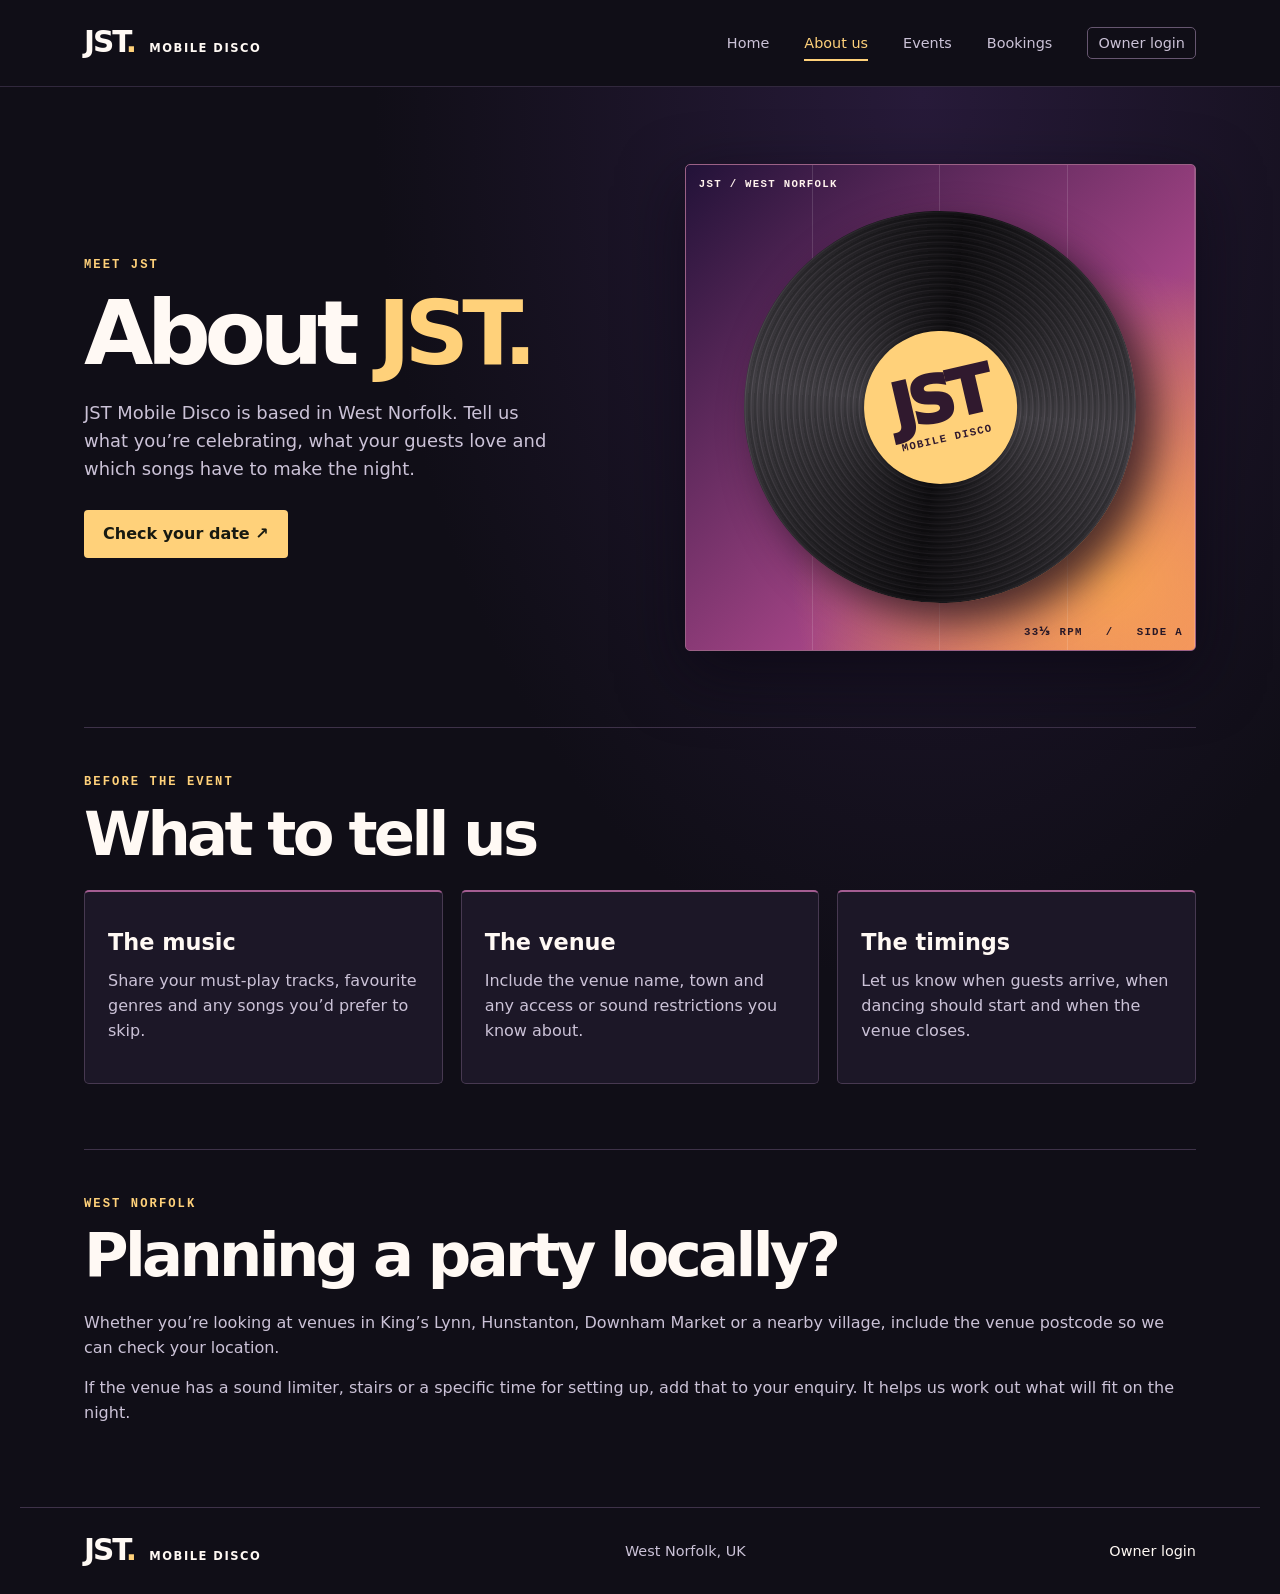
==== about.html @ ba934318 "Add files via upload" ====
<!doctype html><html lang="en-GB"><head><meta charset="utf-8"><meta name="viewport" content="width=device-width, initial-scale=1"><meta name="description" content="JST Mobile Disco, based in West Norfolk. Explore events and prepare a booking enquiry."><title>About us | JST Mobile Disco</title><link rel="stylesheet" href="style.css"></head><body><header><div class="bar"><a class="logo" href="index.html"><b>JST<span>.</span></b> MOBILE DISCO</a><nav aria-label="Main navigation"><a href="index.html">Home</a><a href="about.html" aria-current="page">About us</a><a href="events.html">Events</a><a href="contact.html">Bookings</a><a href="/login">Owner login</a></nav></div></header><main><section class="hero"><div><p class="tag">Meet JST</p><h1>About <em>JST.</em></h1><p class="intro">JST Mobile Disco is based in West Norfolk. Tell us what you’re celebrating, what your guests love and which songs have to make the night.</p><div class="actions"><a class="button" href="contact.html">Check your date ↗</a></div></div><div class="art" aria-hidden="true"><div class="record"><div class="label">JST<span>MOBILE DISCO</span></div></div><span class="sleeve">JST / WEST NORFOLK</span><span class="side">33⅓ RPM &nbsp; / &nbsp; SIDE A</span></div></section><section class="below"><p class="tag">BEFORE THE EVENT</p><h2>What to tell us</h2><div class="cards"><article><h3>The music</h3><p>Share your must-play tracks, favourite genres and any songs you’d prefer to skip.</p></article><article><h3>The venue</h3><p>Include the venue name, town and any access or sound restrictions you know about.</p></article><article><h3>The timings</h3><p>Let us know when guests arrive, when dancing should start and when the venue closes.</p></article></div></section><section class="below"><p class="tag">WEST NORFOLK</p><h2>Planning a party locally?</h2><p>Whether you’re looking at venues in King’s Lynn, Hunstanton, Downham Market or a nearby village, include the venue postcode so we can check your location.</p><p>If the venue has a sound limiter, stairs or a specific time for setting up, add that to your enquiry. It helps us work out what will fit on the night.</p></section></main><footer><a class="logo" href="index.html"><b>JST<span>.</span></b> MOBILE DISCO</a><span>West Norfolk, UK</span><a href="/login">Owner login</a></footer></body></html>
---- style.css ----
:root{color-scheme:dark;--ink:#161416;--paper:#f8f1e6;--acid:#e5fa76;--muted:#c7bfc2}*{box-sizing:border-box}body{margin:0;background:var(--ink);color:var(--paper);font:16px/1.55 system-ui,sans-serif}header{border-bottom:1px solid #393238}.bar,main,footer{max-width:1240px;margin:auto;padding-inline:clamp(22px,5vw,66px)}.bar,footer{display:flex;align-items:center;justify-content:space-between;gap:18px;padding-block:20px}.logo{white-space:nowrap;font-size:.72rem;letter-spacing:.13em;font-weight:750}.logo b{font-size:1.5rem;letter-spacing:-.07em;margin-right:.3em}.logo span,.tag,article span{color:var(--acid)}a{color:inherit;text-decoration:none}nav{display:flex;gap:clamp(12px,3vw,35px);flex-wrap:wrap}nav a{font-size:.9rem;color:var(--muted)}nav a[aria-current],nav a:hover,a:hover{color:var(--acid)}:focus-visible{outline:2px solid var(--acid);outline-offset:5px}.hero{display:grid;grid-template-columns:1.05fr 1fr;gap:5%;align-items:center;padding-block:clamp(42px,7vw,100px)}.tag{font:700 .76rem/1.5 ui-monospace,monospace;letter-spacing:.17em;text-transform:uppercase}h1,h2,h3,p{margin-top:0}h1{font-size:clamp(3.1rem,7.2vw,7rem);line-height:.92;letter-spacing:-.085em;margin-block:18px 25px}h1 em{font-style:normal;color:var(--acid)}.intro{max-width:41ch;color:var(--muted);font-size:1.12rem}.actions{display:flex;gap:20px;align-items:center;flex-wrap:wrap;margin-top:27px}.button{display:inline-block;padding:12px 19px;border:0;border-radius:4px;background:var(--acid);color:#181a11;font:inherit;font-weight:750;cursor:pointer}.button:hover{background:#f2ffa9;color:#181a11}.secondary{font-weight:650}.art{display:grid;place-items:center;position:relative;aspect-ratio:1.12;background:linear-gradient(140deg,#fac0ad,#d67990 58%,#9f486f);overflow:hidden;border-radius:5px}.record{width:78%;aspect-ratio:1;border-radius:50%;display:grid;place-items:center;background:conic-gradient(from 20deg,#0008,#fff2,#0008,#fff2,#0008),repeating-radial-gradient(circle,#242127 0 2px,#38333b 3px,#1b191e 4px 6px);box-shadow:12px 16px 35px #451b3a80;transform:rotate(-12deg)}.label{width:39%;aspect-ratio:1;border-radius:50%;display:flex;justify-content:center;align-items:center;flex-direction:column;color:#241d25;background:var(--acid);font-weight:950;font-size:clamp(1.5rem,5vw,4.4rem);line-height:1;letter-spacing:-.09em}.label span,.side{font:700 clamp(.46rem,1vw,.67rem)/1.5 ui-monospace,monospace;letter-spacing:.12em}.side{position:absolute;bottom:10px;right:12px;color:#271921}.below{border-top:1px solid #393238;padding-block:45px 65px}h2{font-size:clamp(2rem,5vw,3.8rem);letter-spacing:-.06em;line-height:1;margin-bottom:25px}.cards{display:grid;grid-template-columns:repeat(3,1fr);gap:14px}article{padding:23px;border:1px solid #453b44;background:#201b21;border-radius:5px}article h3{margin:10px 0;font-size:1.4rem}article p,footer span,.below>p:not(.tag){color:var(--muted)}article a{font-weight:650}footer{border-top:1px solid #393238;font-size:.9rem}form,#draft{max-width:660px;margin-top:24px}.fields{display:grid;grid-template-columns:1fr 1fr;gap:0 18px}label{display:block;font-weight:650;margin-bottom:14px}input,select,textarea{display:block;width:100%;margin-top:6px;padding:10px;border:1px solid #605361;border-radius:4px;background:#201b21;color:var(--paper);font:inherit}textarea{resize:vertical}@media(max-width:700px){.bar{align-items:flex-start;flex-direction:column;gap:9px}.hero,.cards{grid-template-columns:1fr}.hero{gap:30px}.art{max-width:440px;width:100%;aspect-ratio:1.3}.record{width:69%}.label{font-size:2.5rem}}@media(max-width:420px){.fields{grid-template-columns:1fr}}

/* Record sleeve and stage-light palette. */
:root{--ink:#100e17;--paper:#fff9f4;--acid:#ffd17a;--muted:#cbc2d7}
body{background:radial-gradient(ellipse at 72% 6%,#271a39 0,transparent 42%),var(--ink)}
header{background:#100e17;border-color:#31283d}
.bar{min-height:74px}
.logo b{font-size:1.85rem}
nav a{padding-block:5px}
nav a[aria-current]{box-shadow:0 2px var(--acid)}
nav a[href="/login"]{border:1px solid #665670;padding:4px 10px;border-radius:5px}
.hero{padding-block:clamp(42px,6vw,86px);gap:clamp(24px,5vw,68px)}
.hero.compact{display:block;padding-bottom:30px}
h1{font-size:clamp(3rem,7vw,6.6rem);letter-spacing:-.073em}
.hero.compact h1{font-size:clamp(3rem,6vw,5.2rem)}
.art{isolation:isolate;aspect-ratio:1.05;border:1px solid #9b6186;background:repeating-linear-gradient(90deg,transparent 0 calc(25% - 1px),#fff2 calc(25% - 1px) 25%),radial-gradient(ellipse at 83% 85%,#f8a254 0,transparent 53%),linear-gradient(135deg,#221238,#a14384 60%,#ed836a);box-shadow:0 22px 64px #090611a0}
.record{width:77%;box-shadow:14px 22px 40px #21101dcc;transform:rotate(-13deg)}
.label{background:#ffd17a;color:#30192e}
.sleeve,.side{position:absolute;font:700 .67rem/1.4 ui-monospace,monospace;letter-spacing:.12em}
.sleeve{top:12px;left:13px;color:#fff2ed}
.side{color:#281827}
.button:hover{background:#ffe0a6}
.below,footer{border-color:#3e3249}
.cards{gap:18px}
article{background:#1c1727;border-color:#473951;border-top:2px solid #a45d92}
article a{color:var(--acid);text-decoration:underline;text-underline-offset:4px}
.booking-strip{display:flex;justify-content:space-between;align-items:center;gap:24px;padding:clamp(22px,5vw,50px);margin:0 0 48px;background:#2b1b35;border:1px solid #634468;border-radius:6px}
.booking-strip h2{margin-bottom:12px}
.booking-strip p:last-child{margin-bottom:0;color:var(--muted)}
.booking-strip .button{flex-shrink:0}
label small{font-weight:400;color:var(--muted)}
.login-panel{max-width:520px;margin:64px auto;padding:clamp(24px,6vw,48px);background:#21182e;border:1px solid #634468;border-radius:8px}
.login-panel h1{margin-top:0}
.login-panel p,.dashboard-head p{color:var(--muted)}
.dashboard-head{display:flex;justify-content:space-between;gap:14px;flex-wrap:wrap;margin-bottom:16px}
.dashboard-list{grid-template-columns:repeat(auto-fit,minmax(min(100%,290px),1fr))}
.dashboard-list article{overflow-wrap:anywhere}
@media(max-width:700px){.art{aspect-ratio:1.26}.record{width:68%}.booking-strip{align-items:flex-start;flex-direction:column}.bar{padding-block:12px}nav{align-items:center;row-gap:7px}footer{flex-wrap:wrap}}

.steps{list-style:none;padding:0;display:grid;grid-template-columns:repeat(3,1fr);gap:24px;counter-reset:step}
.steps li{counter-increment:step;border-top:1px solid #634468;padding:18px 0}
.steps li::before{content:"0" counter(step);display:block;color:var(--acid);font:700 .8rem ui-monospace,monospace;margin-bottom:10px}
.steps p,.faq p,.form-note{color:var(--muted)}
.steps p{margin:6px 0 0}
.faq{max-width:760px}
.faq details{padding:14px 0;border-bottom:1px solid #473951}
.faq summary{cursor:pointer;font-weight:700}
.faq p{margin:8px 0 0}
.form-note{font-size:.9rem}
@media(max-width:700px){.steps{grid-template-columns:1fr;gap:4px}}
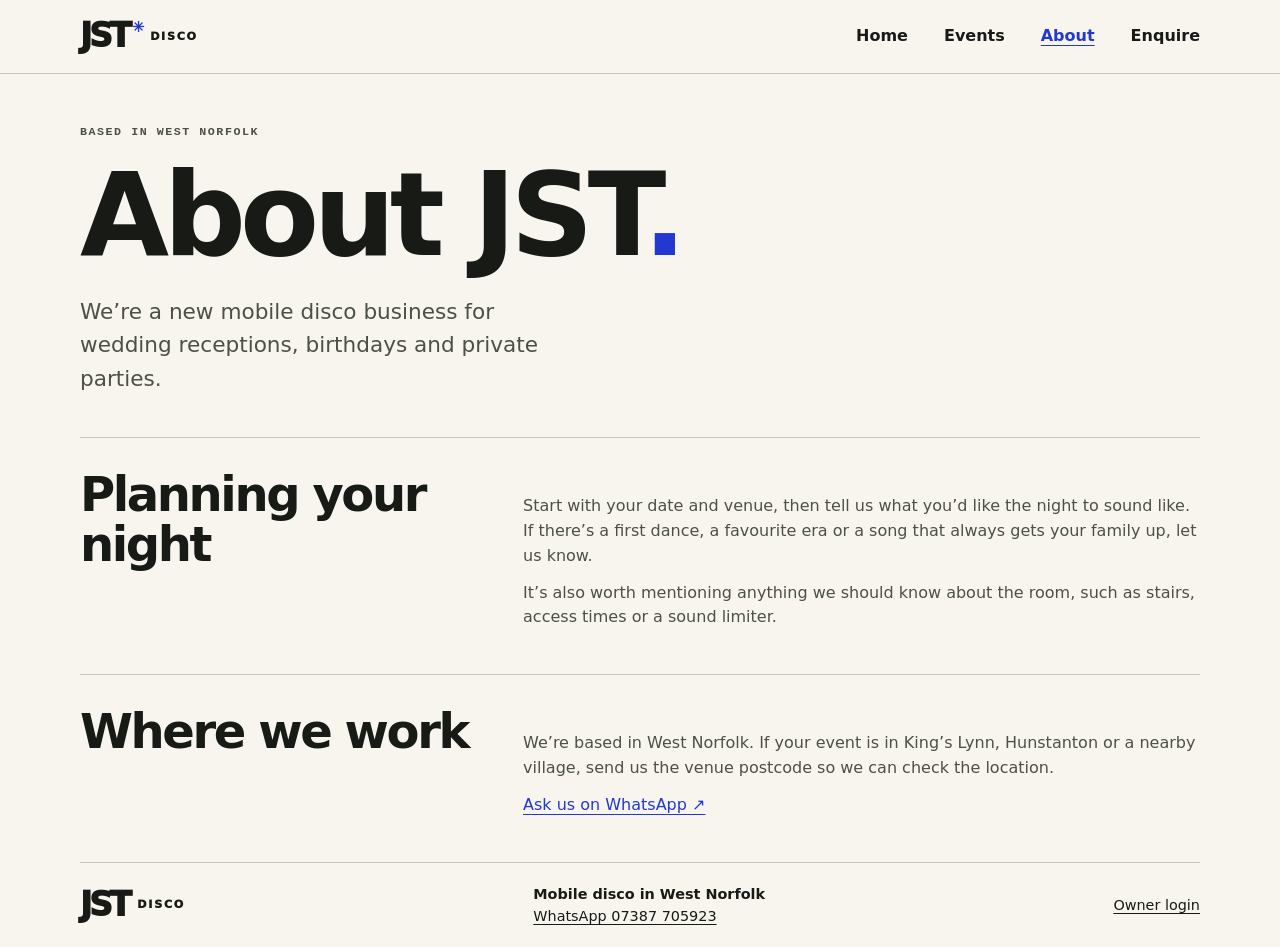
==== commit 93b95193: "Add files via upload" ====
--- a/about.html
+++ b/about.html
@@ -1 +1,21 @@
-<!doctype html><html lang="en-GB"><head><meta charset="utf-8"><meta name="viewport" content="width=device-width, initial-scale=1"><meta name="description" content="JST Mobile Disco, based in West Norfolk. Explore events and prepare a booking enquiry."><title>About us | JST Mobile Disco</title><link rel="stylesheet" href="style.css"></head><body><header><div class="bar"><a class="logo" href="index.html"><b>JST<span>.</span></b> MOBILE DISCO</a><nav aria-label="Main navigation"><a href="index.html">Home</a><a href="about.html" aria-current="page">About us</a><a href="events.html">Events</a><a href="contact.html">Bookings</a><a href="/login">Owner login</a></nav></div></header><main><section class="hero"><div><p class="tag">Meet JST</p><h1>About <em>JST.</em></h1><p class="intro">JST Mobile Disco is based in West Norfolk. Tell us what you’re celebrating, what your guests love and which songs have to make the night.</p><div class="actions"><a class="button" href="contact.html">Check your date ↗</a></div></div><div class="art" aria-hidden="true"><div class="record"><div class="label">JST<span>MOBILE DISCO</span></div></div><span class="sleeve">JST / WEST NORFOLK</span><span class="side">33⅓ RPM &nbsp; / &nbsp; SIDE A</span></div></section><section class="below"><p class="tag">BEFORE THE EVENT</p><h2>What to tell us</h2><div class="cards"><article><h3>The music</h3><p>Share your must-play tracks, favourite genres and any songs you’d prefer to skip.</p></article><article><h3>The venue</h3><p>Include the venue name, town and any access or sound restrictions you know about.</p></article><article><h3>The timings</h3><p>Let us know when guests arrive, when dancing should start and when the venue closes.</p></article></div></section><section class="below"><p class="tag">WEST NORFOLK</p><h2>Planning a party locally?</h2><p>Whether you’re looking at venues in King’s Lynn, Hunstanton, Downham Market or a nearby village, include the venue postcode so we can check your location.</p><p>If the venue has a sound limiter, stairs or a specific time for setting up, add that to your enquiry. It helps us work out what will fit on the night.</p></section></main><footer><a class="logo" href="index.html"><b>JST<span>.</span></b> MOBILE DISCO</a><span>West Norfolk, UK</span><a href="/login">Owner login</a></footer></body></html>+<!doctype html>
+<html lang="en-GB">
+<head>
+<meta charset="utf-8">
+<meta name="viewport" content="width=device-width,initial-scale=1">
+<meta name="description" content="Meet JST Disco, a new mobile disco business based in West Norfolk.">
+<title>About | JST Disco</title>
+<link rel="stylesheet" href="/style.css">
+</head>
+<body>
+<a class="skip" href="#main">Skip to content</a>
+<header><div class="bar"><a class="logo" href="/" aria-label="JST Disco home">JST<span aria-hidden="true">✳</span><small>DISCO</small></a><nav aria-label="Main navigation"><a href="/index.html">Home</a><a href="/events.html">Events</a><a href="/about.html" aria-current="page">About</a><a href="/contact.html">Enquire</a></nav></div></header>
+<main id="main">
+<section class="intro"><p class="eyebrow">Based in West Norfolk</p><h1>About JST<span>.</span></h1>
+<p class="lead">We’re a new mobile disco business for wedding receptions, birthdays and private parties.</p></section>
+<section class="section story"><h2>Planning your night</h2><div><p>Start with your date and venue, then tell us what you’d like the night to sound like. If there’s a first dance, a favourite era or a song that always gets your family up, let us know.</p><p>It’s also worth mentioning anything we should know about the room, such as stairs, access times or a sound limiter.</p></div></section>
+<section class="section story" id="coverage"><h2>Where we work</h2><div><p>We’re based in West Norfolk. If your event is in King’s Lynn, Hunstanton or a nearby village, send us the venue postcode so we can check the location.</p><a href="https://wa.me/447387705923">Ask us on WhatsApp ↗</a></div></section>
+</main>
+<footer><a class="logo" href="/">JST<small>DISCO</small></a><div><strong>Mobile disco in West Norfolk</strong><br><a href="https://wa.me/447387705923">WhatsApp 07387 705923</a></div><a href="/login">Owner login</a></footer>
+</body>
+</html>
--- a/style.css
+++ b/style.css
@@ -1,50 +1,84 @@
-:root{color-scheme:dark;--ink:#161416;--paper:#f8f1e6;--acid:#e5fa76;--muted:#c7bfc2}*{box-sizing:border-box}body{margin:0;background:var(--ink);color:var(--paper);font:16px/1.55 system-ui,sans-serif}header{border-bottom:1px solid #393238}.bar,main,footer{max-width:1240px;margin:auto;padding-inline:clamp(22px,5vw,66px)}.bar,footer{display:flex;align-items:center;justify-content:space-between;gap:18px;padding-block:20px}.logo{white-space:nowrap;font-size:.72rem;letter-spacing:.13em;font-weight:750}.logo b{font-size:1.5rem;letter-spacing:-.07em;margin-right:.3em}.logo span,.tag,article span{color:var(--acid)}a{color:inherit;text-decoration:none}nav{display:flex;gap:clamp(12px,3vw,35px);flex-wrap:wrap}nav a{font-size:.9rem;color:var(--muted)}nav a[aria-current],nav a:hover,a:hover{color:var(--acid)}:focus-visible{outline:2px solid var(--acid);outline-offset:5px}.hero{display:grid;grid-template-columns:1.05fr 1fr;gap:5%;align-items:center;padding-block:clamp(42px,7vw,100px)}.tag{font:700 .76rem/1.5 ui-monospace,monospace;letter-spacing:.17em;text-transform:uppercase}h1,h2,h3,p{margin-top:0}h1{font-size:clamp(3.1rem,7.2vw,7rem);line-height:.92;letter-spacing:-.085em;margin-block:18px 25px}h1 em{font-style:normal;color:var(--acid)}.intro{max-width:41ch;color:var(--muted);font-size:1.12rem}.actions{display:flex;gap:20px;align-items:center;flex-wrap:wrap;margin-top:27px}.button{display:inline-block;padding:12px 19px;border:0;border-radius:4px;background:var(--acid);color:#181a11;font:inherit;font-weight:750;cursor:pointer}.button:hover{background:#f2ffa9;color:#181a11}.secondary{font-weight:650}.art{display:grid;place-items:center;position:relative;aspect-ratio:1.12;background:linear-gradient(140deg,#fac0ad,#d67990 58%,#9f486f);overflow:hidden;border-radius:5px}.record{width:78%;aspect-ratio:1;border-radius:50%;display:grid;place-items:center;background:conic-gradient(from 20deg,#0008,#fff2,#0008,#fff2,#0008),repeating-radial-gradient(circle,#242127 0 2px,#38333b 3px,#1b191e 4px 6px);box-shadow:12px 16px 35px #451b3a80;transform:rotate(-12deg)}.label{width:39%;aspect-ratio:1;border-radius:50%;display:flex;justify-content:center;align-items:center;flex-direction:column;color:#241d25;background:var(--acid);font-weight:950;font-size:clamp(1.5rem,5vw,4.4rem);line-height:1;letter-spacing:-.09em}.label span,.side{font:700 clamp(.46rem,1vw,.67rem)/1.5 ui-monospace,monospace;letter-spacing:.12em}.side{position:absolute;bottom:10px;right:12px;color:#271921}.below{border-top:1px solid #393238;padding-block:45px 65px}h2{font-size:clamp(2rem,5vw,3.8rem);letter-spacing:-.06em;line-height:1;margin-bottom:25px}.cards{display:grid;grid-template-columns:repeat(3,1fr);gap:14px}article{padding:23px;border:1px solid #453b44;background:#201b21;border-radius:5px}article h3{margin:10px 0;font-size:1.4rem}article p,footer span,.below>p:not(.tag){color:var(--muted)}article a{font-weight:650}footer{border-top:1px solid #393238;font-size:.9rem}form,#draft{max-width:660px;margin-top:24px}.fields{display:grid;grid-template-columns:1fr 1fr;gap:0 18px}label{display:block;font-weight:650;margin-bottom:14px}input,select,textarea{display:block;width:100%;margin-top:6px;padding:10px;border:1px solid #605361;border-radius:4px;background:#201b21;color:var(--paper);font:inherit}textarea{resize:vertical}@media(max-width:700px){.bar{align-items:flex-start;flex-direction:column;gap:9px}.hero,.cards{grid-template-columns:1fr}.hero{gap:30px}.art{max-width:440px;width:100%;aspect-ratio:1.3}.record{width:69%}.label{font-size:2.5rem}}@media(max-width:420px){.fields{grid-template-columns:1fr}}
-
-/* Record sleeve and stage-light palette. */
-:root{--ink:#100e17;--paper:#fff9f4;--acid:#ffd17a;--muted:#cbc2d7}
-body{background:radial-gradient(ellipse at 72% 6%,#271a39 0,transparent 42%),var(--ink)}
-header{background:#100e17;border-color:#31283d}
-.bar{min-height:74px}
-.logo b{font-size:1.85rem}
-nav a{padding-block:5px}
-nav a[aria-current]{box-shadow:0 2px var(--acid)}
-nav a[href="/login"]{border:1px solid #665670;padding:4px 10px;border-radius:5px}
-.hero{padding-block:clamp(42px,6vw,86px);gap:clamp(24px,5vw,68px)}
-.hero.compact{display:block;padding-bottom:30px}
-h1{font-size:clamp(3rem,7vw,6.6rem);letter-spacing:-.073em}
-.hero.compact h1{font-size:clamp(3rem,6vw,5.2rem)}
-.art{isolation:isolate;aspect-ratio:1.05;border:1px solid #9b6186;background:repeating-linear-gradient(90deg,transparent 0 calc(25% - 1px),#fff2 calc(25% - 1px) 25%),radial-gradient(ellipse at 83% 85%,#f8a254 0,transparent 53%),linear-gradient(135deg,#221238,#a14384 60%,#ed836a);box-shadow:0 22px 64px #090611a0}
-.record{width:77%;box-shadow:14px 22px 40px #21101dcc;transform:rotate(-13deg)}
-.label{background:#ffd17a;color:#30192e}
-.sleeve,.side{position:absolute;font:700 .67rem/1.4 ui-monospace,monospace;letter-spacing:.12em}
-.sleeve{top:12px;left:13px;color:#fff2ed}
-.side{color:#281827}
-.button:hover{background:#ffe0a6}
-.below,footer{border-color:#3e3249}
-.cards{gap:18px}
-article{background:#1c1727;border-color:#473951;border-top:2px solid #a45d92}
-article a{color:var(--acid);text-decoration:underline;text-underline-offset:4px}
-.booking-strip{display:flex;justify-content:space-between;align-items:center;gap:24px;padding:clamp(22px,5vw,50px);margin:0 0 48px;background:#2b1b35;border:1px solid #634468;border-radius:6px}
-.booking-strip h2{margin-bottom:12px}
-.booking-strip p:last-child{margin-bottom:0;color:var(--muted)}
-.booking-strip .button{flex-shrink:0}
-label small{font-weight:400;color:var(--muted)}
-.login-panel{max-width:520px;margin:64px auto;padding:clamp(24px,6vw,48px);background:#21182e;border:1px solid #634468;border-radius:8px}
-.login-panel h1{margin-top:0}
-.login-panel p,.dashboard-head p{color:var(--muted)}
-.dashboard-head{display:flex;justify-content:space-between;gap:14px;flex-wrap:wrap;margin-bottom:16px}
-.dashboard-list{grid-template-columns:repeat(auto-fit,minmax(min(100%,290px),1fr))}
+:root{--paper:#f7f5ee;--ink:#181a16;--muted:#4c5045;--line:#c8c8bc;--blue:#2338d1;--lime:#dfef84;--max:1120px}
+*{box-sizing:border-box}
+body{margin:0;background:var(--paper);color:var(--ink);font:16px/1.55 system-ui,-apple-system,sans-serif}
+a{color:inherit;text-underline-offset:.23em}
+a:hover{color:var(--blue)}
+:focus-visible{outline:3px solid var(--blue);outline-offset:4px}
+.skip{position:absolute;top:8px;left:8px;z-index:2;background:white;padding:8px;transform:translateY(-150%)}
+.skip:focus{transform:none}
+header{border-bottom:1px solid var(--line)}
+.bar,main,footer{width:min(var(--max),calc(100% - 64px));margin-inline:auto}
+.bar,footer{display:flex;align-items:center;justify-content:space-between;gap:24px;padding-block:20px}
+.logo{display:inline-flex;align-items:center;gap:4px;text-decoration:none;font-size:2.05rem;font-weight:950;letter-spacing:-.1em;line-height:1}
+.logo small{font-size:.7rem;letter-spacing:.15em;margin-left:5px}
+.logo span{font-size:.9rem;color:var(--blue);align-self:flex-start}
+nav{display:flex;gap:clamp(14px,3vw,36px)}
+nav a{text-decoration:none;font-weight:650}
+nav a[aria-current]{color:var(--blue);text-decoration:underline}
+h1,h2,h3,p{margin:0}
+h1,h2,h3{line-height:1.03;letter-spacing:-.05em}
+h1{font-size:clamp(3.55rem,9vw,8.25rem);font-weight:900}
+h1 span{color:var(--blue)}
+h2{font-size:clamp(1.85rem,4vw,3rem)}
+h3{font-size:1.4rem}
+p{color:var(--muted)}
+.eyebrow,.index,.poster span{font:700 .73rem/1.4 ui-monospace,monospace;text-transform:uppercase;letter-spacing:.13em}
+.eyebrow{margin-bottom:16px}
+.hero{display:grid;grid-template-columns:1fr 1fr;align-items:center;gap:clamp(28px,6vw,86px);padding-block:54px 66px}
+.hero h1{line-height:.8;margin:24px 0}
+.lead{font-size:clamp(1.05rem,2vw,1.35rem);max-width:37ch;margin-top:20px}
+.actions{display:flex;align-items:center;flex-wrap:wrap;gap:14px 20px;margin-top:25px}
+.button{display:inline-block;border:1px solid var(--blue);background:var(--blue);color:white;padding:12px 18px;font:inherit;font-weight:750;text-decoration:none;cursor:pointer}
+.button:hover{color:white;background:#15249f}
+.poster{position:relative;margin:0;display:grid;place-items:center;aspect-ratio:1.08;background:var(--lime);color:#253512;border:1px solid var(--ink)}
+.poster svg{width:87%;height:auto}
+.poster span{position:absolute}
+.poster-top{top:14px;left:15px}
+.poster-bottom{bottom:14px;right:15px}
+.section{border-top:1px solid var(--line);padding-block:32px 44px}
+.section-head,.event-row,.story{display:grid;align-items:baseline;gap:20px}
+.section-head{grid-template-columns:1fr auto;margin-bottom:22px}
+.event-row{grid-template-columns:36px minmax(135px,1fr) 2fr auto;padding:18px 0;border-bottom:1px solid var(--line)}
+.index,.event-row a,.section-head a,.story a,.contact-note a{color:var(--blue)}
+.event-row a,.section-head a{font-weight:700;white-space:nowrap}
+.callout{display:grid;gap:14px;justify-items:start;background:var(--lime);padding:clamp(22px,5vw,52px);margin:0 0 46px}
+.callout p{max-width:60ch}
+footer{border-top:1px solid var(--line);font-size:.9rem;flex-wrap:wrap}
+.intro{padding-block:50px 42px}
+.story{grid-template-columns:1fr 1.6fr}
+.story p+p,.story p+a{margin-top:12px;display:block}
+.faq h2{margin-bottom:18px}
+details{border-bottom:1px solid var(--line);padding:13px 0}
+summary{cursor:pointer;font-weight:700}
+details p{margin-top:8px}
+.enquiry-layout{display:grid;grid-template-columns:1.75fr 1fr;align-items:start;gap:clamp(26px,6vw,80px);padding-bottom:48px}
+.enquiry-layout h2,.contact-note p{margin-bottom:10px}
+.contact-note{background:var(--lime);padding:24px}
+.contact-note a{font-size:1.2rem;font-weight:750}
+.contact-note hr{border:0;border-top:1px solid #a0a860;margin:16px 0}
+form{margin-top:22px}
+.fields{display:grid;grid-template-columns:1fr 1fr;gap:0 16px}
+label{display:block;font-weight:700;margin-bottom:14px}
+label small,.form-note{font-weight:400;color:var(--muted)}
+input,select,textarea{display:block;width:100%;margin-top:6px;border:1px solid #8c8d82;background:#fff;color:var(--ink);padding:10px;font:inherit}
+.form-note{font-size:.87rem;margin-bottom:14px}
+.login-panel,.dashboard-list article{background:white;border:1px solid var(--line);padding:24px}
+.login-panel{max-width:520px;margin:52px auto}
+.login-panel p,.dashboard-head{margin-bottom:16px}
+.dashboard-head{display:flex;gap:14px;justify-content:space-between;flex-wrap:wrap}
+.cards{display:grid;grid-template-columns:repeat(auto-fit,minmax(min(100%,270px),1fr));gap:14px}
 .dashboard-list article{overflow-wrap:anywhere}
-@media(max-width:700px){.art{aspect-ratio:1.26}.record{width:68%}.booking-strip{align-items:flex-start;flex-direction:column}.bar{padding-block:12px}nav{align-items:center;row-gap:7px}footer{flex-wrap:wrap}}
-
-.steps{list-style:none;padding:0;display:grid;grid-template-columns:repeat(3,1fr);gap:24px;counter-reset:step}
-.steps li{counter-increment:step;border-top:1px solid #634468;padding:18px 0}
-.steps li::before{content:"0" counter(step);display:block;color:var(--acid);font:700 .8rem ui-monospace,monospace;margin-bottom:10px}
-.steps p,.faq p,.form-note{color:var(--muted)}
-.steps p{margin:6px 0 0}
-.faq{max-width:760px}
-.faq details{padding:14px 0;border-bottom:1px solid #473951}
-.faq summary{cursor:pointer;font-weight:700}
-.faq p{margin:8px 0 0}
-.form-note{font-size:.9rem}
-@media(max-width:700px){.steps{grid-template-columns:1fr;gap:4px}}
+.below{padding:34px 0}
+.below h1,.below p{margin-bottom:14px}
+@media(max-width:680px){
+ .bar,main,footer{width:calc(100% - 36px)}
+ .bar{gap:14px;align-items:flex-start;flex-direction:column;padding-block:14px}
+ .hero,.story,.enquiry-layout{grid-template-columns:1fr}
+ .hero{padding-block:32px}
+ .hero h1{font-size:clamp(4.4rem,20vw,7rem)}
+ .poster{max-width:450px}
+ .event-row{grid-template-columns:25px minmax(0,1fr) auto;gap:8px 12px}
+ .event-row p{grid-column:2/-1;grid-row:2}
+ .event-row a{grid-column:3;grid-row:1}
+}
+@media(max-width:460px){.fields{grid-template-columns:1fr}.section-head{grid-template-columns:1fr;gap:8px}}
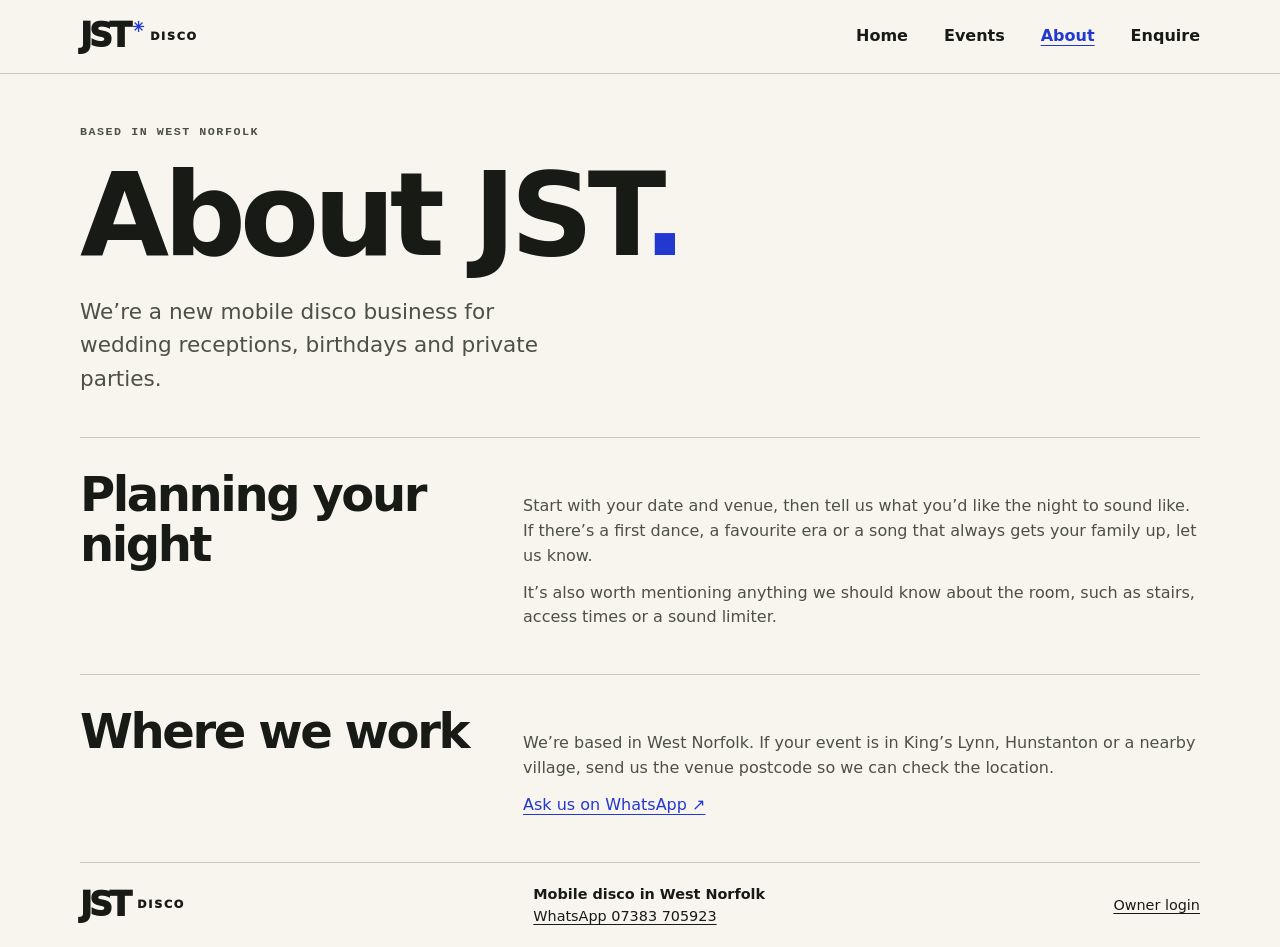
==== commit 0e48e27d: "Update about.html" ====
--- a/about.html
+++ b/about.html
@@ -16,6 +16,6 @@
 <section class="section story"><h2>Planning your night</h2><div><p>Start with your date and venue, then tell us what you’d like the night to sound like. If there’s a first dance, a favourite era or a song that always gets your family up, let us know.</p><p>It’s also worth mentioning anything we should know about the room, such as stairs, access times or a sound limiter.</p></div></section>
 <section class="section story" id="coverage"><h2>Where we work</h2><div><p>We’re based in West Norfolk. If your event is in King’s Lynn, Hunstanton or a nearby village, send us the venue postcode so we can check the location.</p><a href="https://wa.me/447387705923">Ask us on WhatsApp ↗</a></div></section>
 </main>
-<footer><a class="logo" href="/">JST<small>DISCO</small></a><div><strong>Mobile disco in West Norfolk</strong><br><a href="https://wa.me/447387705923">WhatsApp 07387 705923</a></div><a href="/login">Owner login</a></footer>
+<footer><a class="logo" href="/">JST<small>DISCO</small></a><div><strong>Mobile disco in West Norfolk</strong><br><a href="https://wa.me/447383705923">WhatsApp 07383 705923</a></div><a href="/login">Owner login</a></footer>
 </body>
 </html>
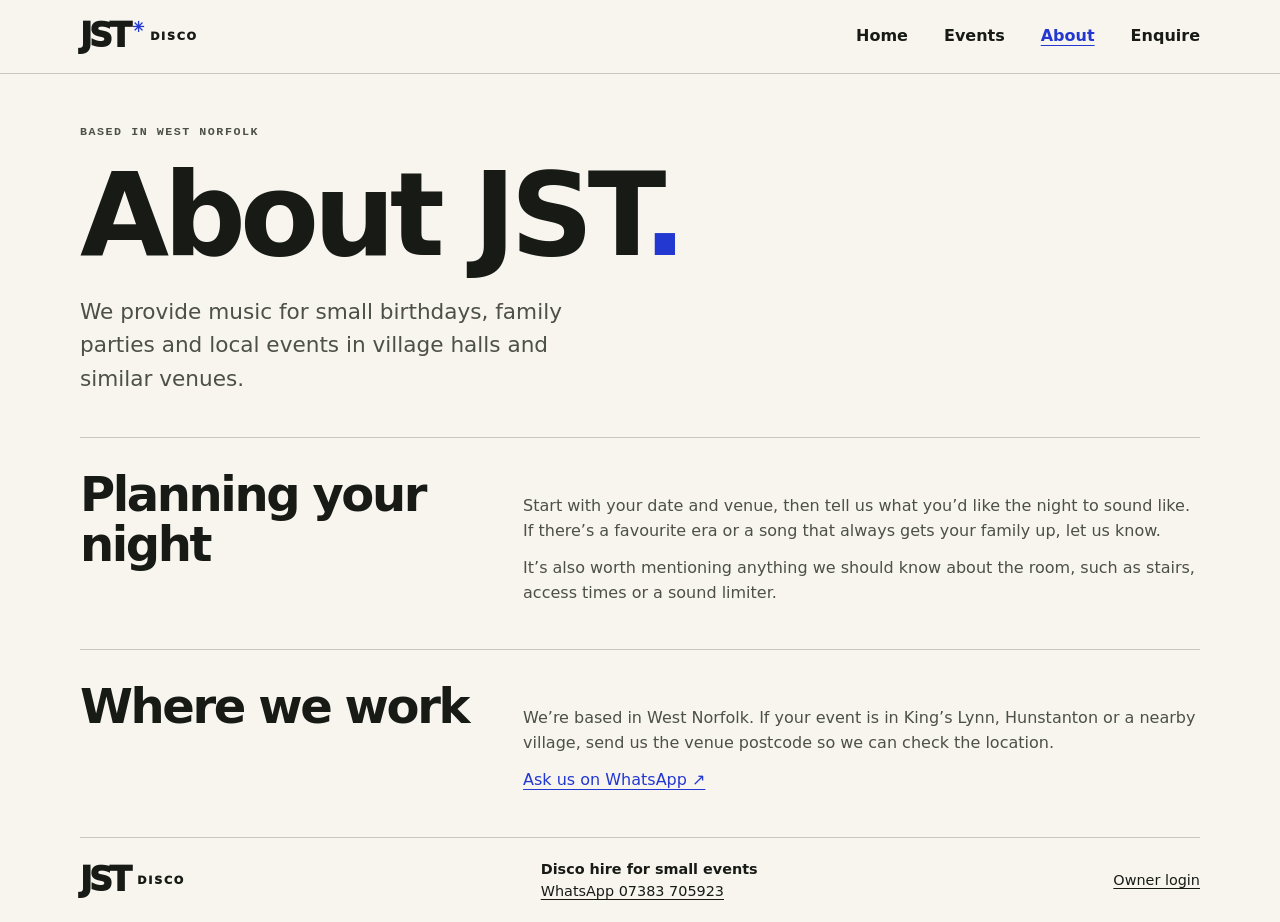
==== commit 9e69c18c: "Add files via upload" ====
--- a/about.html
+++ b/about.html
@@ -12,10 +12,10 @@
 <header><div class="bar"><a class="logo" href="/" aria-label="JST Disco home">JST<span aria-hidden="true">✳</span><small>DISCO</small></a><nav aria-label="Main navigation"><a href="/index.html">Home</a><a href="/events.html">Events</a><a href="/about.html" aria-current="page">About</a><a href="/contact.html">Enquire</a></nav></div></header>
 <main id="main">
 <section class="intro"><p class="eyebrow">Based in West Norfolk</p><h1>About JST<span>.</span></h1>
-<p class="lead">We’re a new mobile disco business for wedding receptions, birthdays and private parties.</p></section>
-<section class="section story"><h2>Planning your night</h2><div><p>Start with your date and venue, then tell us what you’d like the night to sound like. If there’s a first dance, a favourite era or a song that always gets your family up, let us know.</p><p>It’s also worth mentioning anything we should know about the room, such as stairs, access times or a sound limiter.</p></div></section>
-<section class="section story" id="coverage"><h2>Where we work</h2><div><p>We’re based in West Norfolk. If your event is in King’s Lynn, Hunstanton or a nearby village, send us the venue postcode so we can check the location.</p><a href="https://wa.me/447387705923">Ask us on WhatsApp ↗</a></div></section>
+<p class="lead">We provide music for small birthdays, family parties and local events in village halls and similar venues.</p></section>
+<section class="section story"><h2>Planning your night</h2><div><p>Start with your date and venue, then tell us what you’d like the night to sound like. If there’s a favourite era or a song that always gets your family up, let us know.</p><p>It’s also worth mentioning anything we should know about the room, such as stairs, access times or a sound limiter.</p></div></section>
+<section class="section story" id="coverage"><h2>Where we work</h2><div><p>We’re based in West Norfolk. If your event is in King’s Lynn, Hunstanton or a nearby village, send us the venue postcode so we can check the location.</p><a href="https://wa.me/447383705923">Ask us on WhatsApp ↗</a></div></section>
 </main>
-<footer><a class="logo" href="/">JST<small>DISCO</small></a><div><strong>Mobile disco in West Norfolk</strong><br><a href="https://wa.me/447383705923">WhatsApp 07383 705923</a></div><a href="/login">Owner login</a></footer>
+<footer><a class="logo" href="/">JST<small>DISCO</small></a><div><strong>Disco hire for small events</strong><br><a href="https://wa.me/447383705923">WhatsApp 07383 705923</a></div><a href="https://jst-mobile-disco.brinysandpiper.chatgpt.site/login">Owner login</a></footer>
 </body>
 </html>
